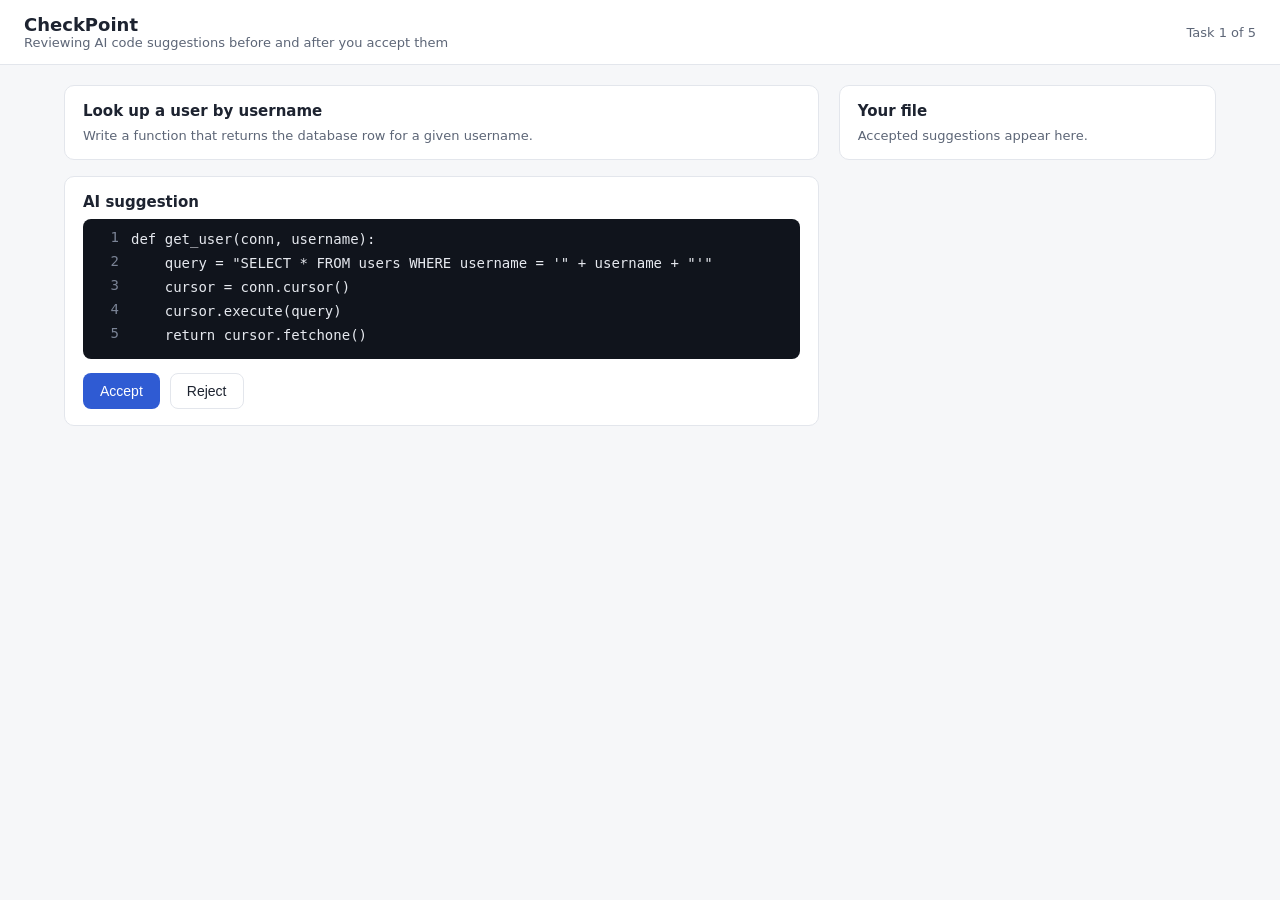
==== index.html @ 130e9afa "stage 1: basic task view with a simulated AI suggestion and accept/reject" ====
<!doctype html>
<html lang="en">
<head>
  <meta charset="utf-8">
  <meta name="viewport" content="width=device-width, initial-scale=1">
  <title>CheckPoint</title>
  <link rel="stylesheet" href="styles.css">
</head>
<body>
  <header>
    <div>
      <h1>CheckPoint</h1>
      <div class="sub">Reviewing AI code suggestions before and after you accept them</div>
    </div>
    <div class="progress" id="progress"></div>
  </header>

  <main>
    <section id="left"></section>
    <aside id="right"></aside>
  </main>

  <script src="cases.js"></script>
  <script src="app.js"></script>
</body>
</html>
---- styles.css ----
:root {
  --bg: #f6f7f9;
  --panel: #ffffff;
  --ink: #1d2330;
  --muted: #5d6677;
  --line: #e3e6ec;
  --accent: #2f5bd3;
  --code-bg: #10141c;
  --code-ink: #e6e9ef;
  --high: #d64545;
  --high-bg: rgba(214, 69, 69, 0.22);
  --med: #d99a1e;
  --med-bg: rgba(217, 154, 30, 0.2);
  --ok: #2e8b57;
  --mark: rgba(47, 91, 211, 0.35);
}

* { box-sizing: border-box; }

body {
  margin: 0;
  font-family: system-ui, -apple-system, "Segoe UI", Roboto, sans-serif;
  background: var(--bg);
  color: var(--ink);
}

header {
  display: flex;
  justify-content: space-between;
  align-items: center;
  padding: 14px 24px;
  background: var(--panel);
  border-bottom: 1px solid var(--line);
}

header h1 { font-size: 18px; margin: 0; }
header .sub { color: var(--muted); font-size: 13px; }

main {
  display: grid;
  grid-template-columns: minmax(0, 2fr) minmax(280px, 1fr);
  gap: 20px;
  padding: 20px 24px;
  max-width: 1200px;
  margin: 0 auto;
}

@media (max-width: 860px) {
  main { grid-template-columns: 1fr; padding: 16px; }
}

.panel {
  background: var(--panel);
  border: 1px solid var(--line);
  border-radius: 10px;
  padding: 16px 18px;
  margin-bottom: 16px;
}

.panel h2 { font-size: 15px; margin: 0 0 8px; }
.muted { color: var(--muted); font-size: 13px; }
.progress { font-size: 13px; color: var(--muted); }

.code {
  background: var(--code-bg);
  color: var(--code-ink);
  border-radius: 8px;
  padding: 10px 0;
  font-family: "JetBrains Mono", Consolas, Menlo, monospace;
  font-size: 14px;
  overflow-x: auto;
}

.code-line {
  display: flex;
  align-items: stretch;
  min-height: 24px;
  border-left: 4px solid transparent;
}

.code-line .num {
  width: 44px;
  text-align: right;
  padding-right: 12px;
  color: #7b8496;
  user-select: none;
  cursor: pointer;
}

.code-line .num:hover { color: #ffffff; }
.code-line pre { margin: 0; padding: 2px 12px 2px 0; white-space: pre; flex: 1; }

.code-line.risk-high { background: var(--high-bg); border-left-color: var(--high); }
.code-line.risk-medium { background: var(--med-bg); border-left-color: var(--med); }
.code-line.user-mark .num { background: var(--mark); color: #fff; }

.flag-btn {
  border: none;
  background: transparent;
  color: #fff;
  cursor: pointer;
  font-size: 13px;
  padding: 0 10px;
}

.generating { color: var(--muted); font-style: italic; padding: 12px 16px; }

.explain {
  border-left: 4px solid var(--high);
  background: #fff6f6;
  padding: 10px 12px;
  border-radius: 6px;
  margin-top: 10px;
  font-size: 14px;
}

.explain.medium { border-left-color: var(--med); background: #fffaf0; }
.explain .how { color: var(--muted); margin-top: 4px; }

.notice {
  font-size: 13px;
  background: #eef2fb;
  border: 1px solid #d5def5;
  padding: 8px 10px;
  border-radius: 6px;
  margin-top: 10px;
}

.actions { display: flex; gap: 10px; flex-wrap: wrap; margin-top: 14px; }

button.primary, button.secondary, button.ghost {
  border-radius: 8px;
  padding: 9px 16px;
  font-size: 14px;
  cursor: pointer;
  border: 1px solid transparent;
}

button.primary { background: var(--accent); color: #fff; }
button.primary:disabled { background: #9aa9d6; cursor: not-allowed; }
button.secondary { background: #fff; border-color: var(--line); color: var(--ink); }
button.ghost { background: transparent; color: var(--accent); padding: 4px 8px; }

.slider-row { display: flex; align-items: center; gap: 12px; margin-top: 8px; }
.slider-row input[type=range] { flex: 1; }
.slider-value { width: 48px; text-align: right; font-weight: 600; }

.sensitivity { display: flex; gap: 8px; margin-top: 6px; }
.sensitivity label { font-size: 13px; display: flex; gap: 4px; align-items: center; }

.queue-item {
  border: 1px solid var(--line);
  border-radius: 8px;
  padding: 10px;
  margin-top: 8px;
  font-size: 13px;
}

.queue-item .q-title { font-weight: 600; }
.queue-item .q-flag { margin-top: 4px; }
.queue-item.checked { opacity: 0.6; }

.tag {
  display: inline-block;
  font-size: 11px;
  padding: 1px 6px;
  border-radius: 10px;
  font-weight: 600;
  margin-right: 4px;
}

.tag.high { background: var(--high-bg); color: var(--high); }
.tag.medium { background: var(--med-bg); color: #9a6a0b; }
.tag.ok { background: rgba(46, 139, 87, 0.15); color: var(--ok); }

table.results { width: 100%; border-collapse: collapse; font-size: 13px; }
table.results th, table.results td { border-bottom: 1px solid var(--line); padding: 8px 6px; text-align: left; vertical-align: top; }

.summary-grid { display: grid; grid-template-columns: repeat(auto-fit, minmax(160px, 1fr)); gap: 12px; margin: 12px 0; }
.stat { background: var(--bg); border-radius: 8px; padding: 10px 12px; }
.stat .big { font-size: 22px; font-weight: 700; }
.stat .label { font-size: 12px; color: var(--muted); }
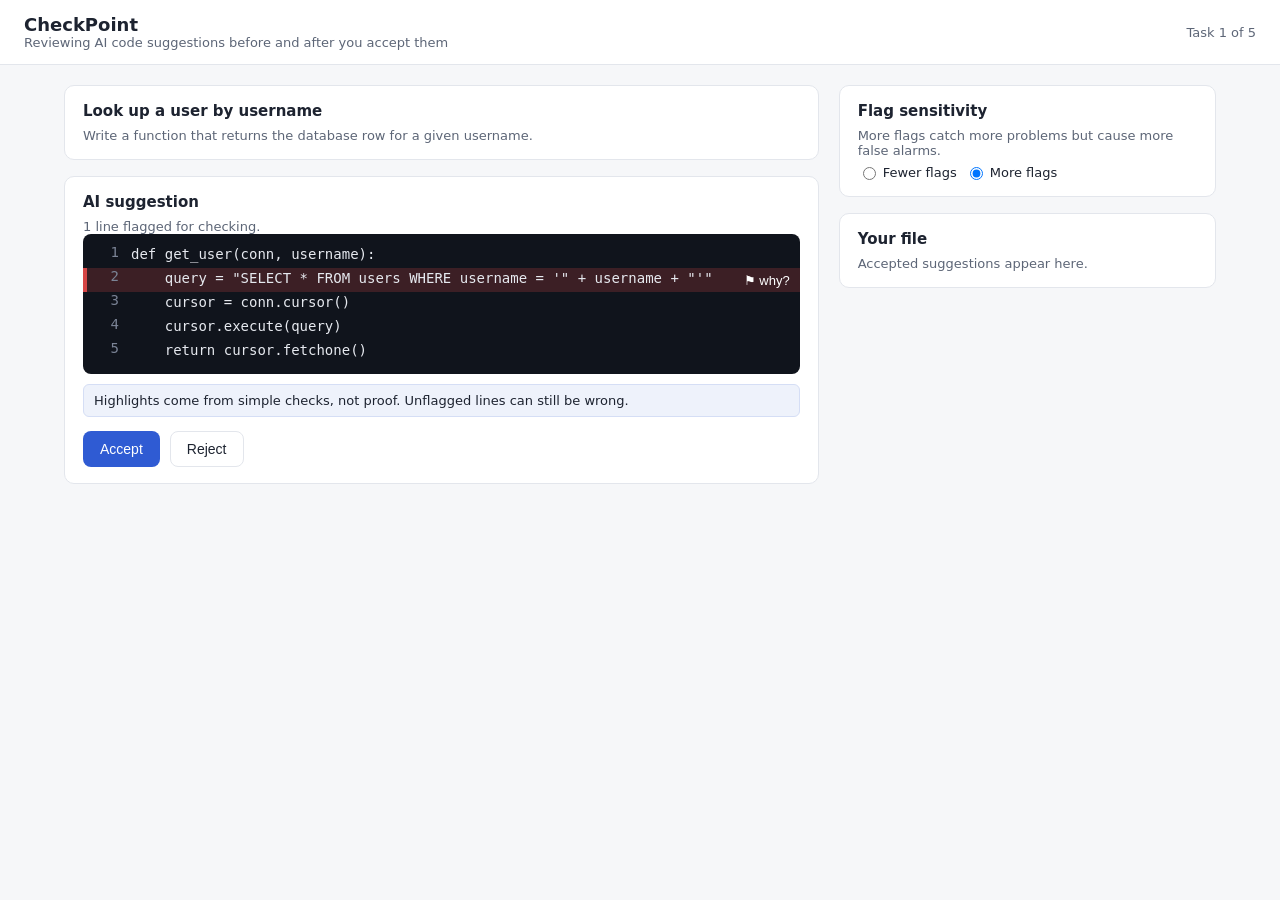
==== commit 875e714b: "stage 2: add risk highlights with a reason for each + flag sensitivity toggle" ====
--- a/index.html
+++ b/index.html
@@ -21,6 +21,7 @@
   </main>
 
   <script src="cases.js"></script>
+  <script src="detectors.js"></script>
   <script src="app.js"></script>
 </body>
 </html>
